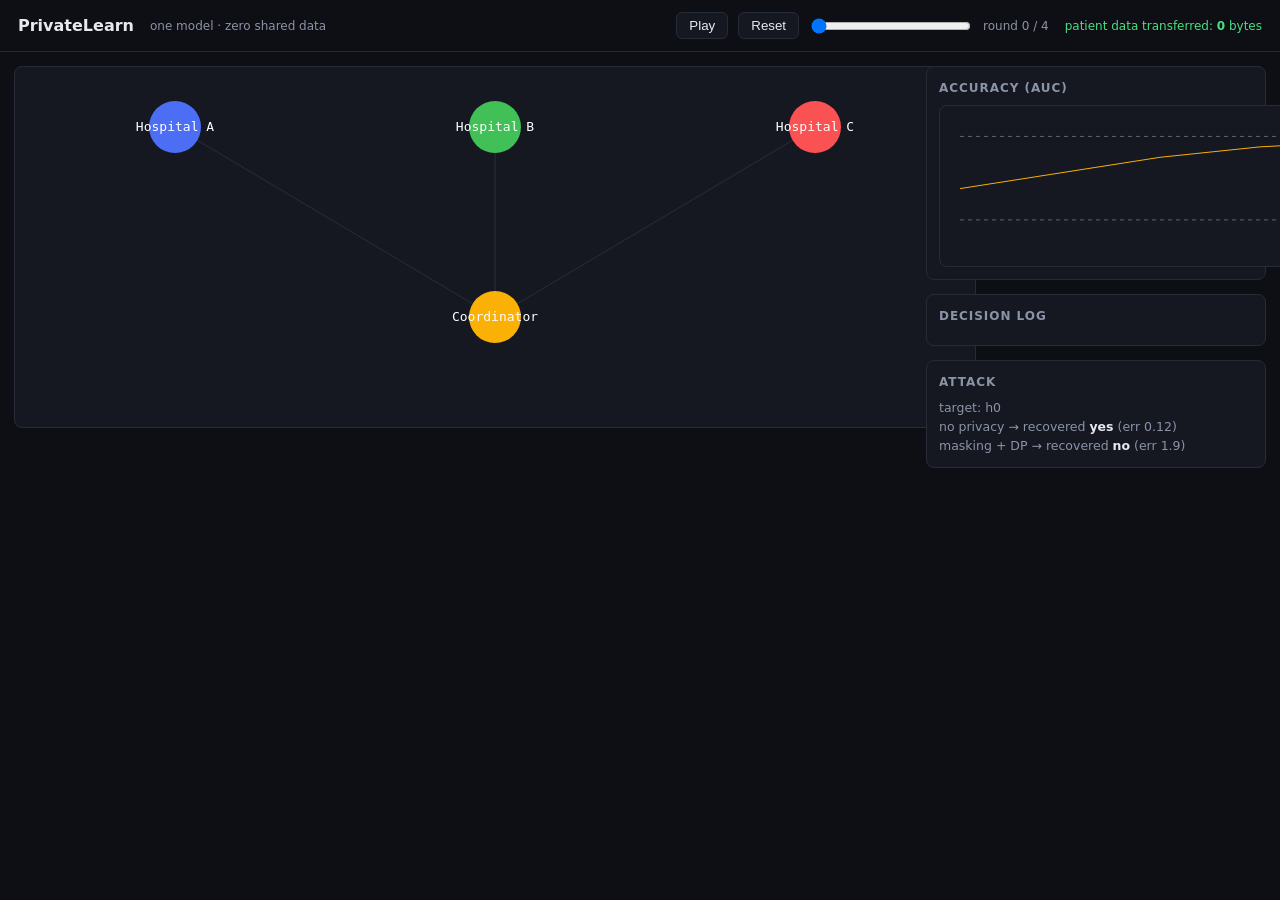
==== privatelearn/web/index.html @ 1d84f6b7 "feat: T10 trace-replay player skeleton Vanilla-JS canvas player that loads trace.json and animates h" ====
<!doctype html>
<html lang="en">
  <head>
    <meta charset="utf-8" />
    <meta name="viewport" content="width=device-width, initial-scale=1" />
    <title>PrivateLearn — demo player</title>
    <link rel="stylesheet" href="player.css" />
  </head>
  <body>
    <header>
      <h1>PrivateLearn</h1>
      <span class="sub">one model · zero shared data</span>
      <div class="controls">
        <button id="play">Play</button>
        <button id="reset">Reset</button>
        <input id="scrub" type="range" min="0" max="0" step="1" value="0" />
        <span id="roundLabel">round 0 / 0</span>
      </div>
      <div class="privacy">
        <span class="counter">patient data transferred: <b id="bytes">0</b> bytes</span>
      </div>
    </header>

    <main>
      <canvas id="graph" width="960" height="360"></canvas>

      <section id="side">
        <div class="panel">
          <h2>accuracy (AUC)</h2>
          <canvas id="chart" width="440" height="160"></canvas>
        </div>
        <div class="panel">
          <h2>decision log</h2>
          <ul id="log"></ul>
        </div>
        <div class="panel">
          <h2>attack</h2>
          <div id="attack"></div>
        </div>
      </section>
    </main>

    <script src="player.js"></script>
  </body>
</html>
---- privatelearn/web/player.css ----
:root {
  --bg: #0d0f14;
  --panel: #151821;
  --line: #262b38;
  --text: #e7e9f0;
  --muted: #8b93a7;
  --accent: #fab005;
}

* { box-sizing: border-box; }

body {
  margin: 0;
  background: var(--bg);
  color: var(--text);
  font: 14px/1.5 ui-sans-serif, system-ui, -apple-system, "Segoe UI", Roboto, sans-serif;
}

header {
  display: flex;
  align-items: center;
  gap: 16px;
  padding: 12px 18px;
  border-bottom: 1px solid var(--line);
}

h1 { font-size: 16px; margin: 0; }
.sub { color: var(--muted); font-size: 12px; }

.controls { display: flex; align-items: center; gap: 10px; margin-left: auto; }
button {
  background: var(--panel);
  color: var(--text);
  border: 1px solid var(--line);
  border-radius: 6px;
  padding: 5px 12px;
  cursor: pointer;
}
button:hover { border-color: var(--accent); }
input[type="range"] { width: 160px; }
#roundLabel { font-variant-numeric: tabular-nums; color: var(--muted); font-size: 12px; }

.privacy .counter { color: #4ade80; font-size: 12px; }

main { display: grid; grid-template-columns: minmax(0, 1fr) 340px; gap: 14px; padding: 14px; }

canvas { background: var(--panel); border: 1px solid var(--line); border-radius: 8px; display: block; }

#side { display: flex; flex-direction: column; gap: 14px; }
.panel { background: var(--panel); border: 1px solid var(--line); border-radius: 8px; padding: 12px; }
.panel h2 { margin: 0 0 8px; font-size: 12px; text-transform: uppercase; letter-spacing: 0.08em; color: var(--muted); }

#log { list-style: none; margin: 0; padding: 0; font-size: 12.5px; }
#log li { padding: 5px 0; border-bottom: 1px solid var(--line); }
#log li.warn { color: #fa5252; }

#attack { font-size: 12.5px; color: var(--muted); }
#attack b { color: var(--text); }
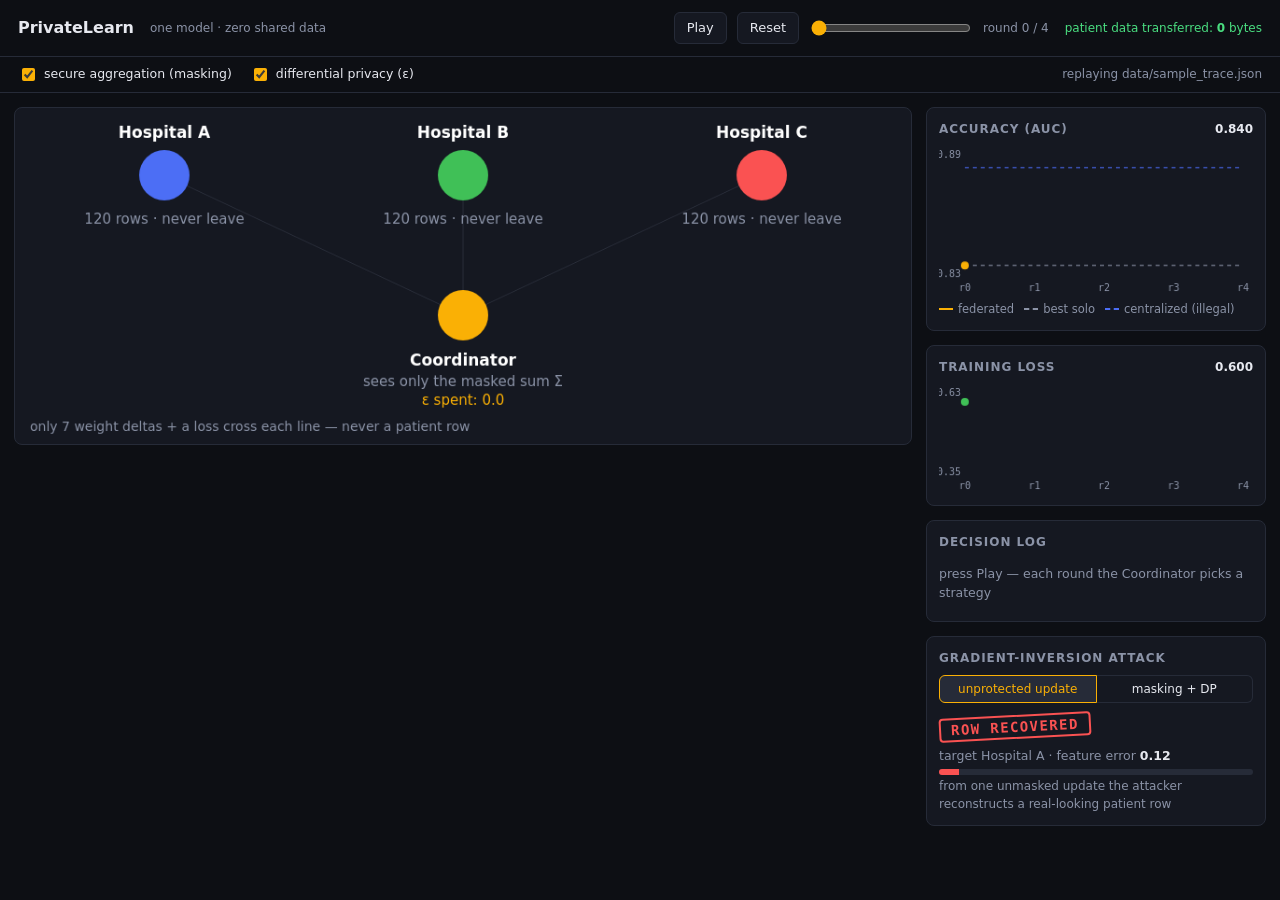
==== commit 9cf67b2c: "feat: T11 charts, decision log and privacy toggles AUC and loss charts redraw progressively on scrub" ====
--- a/privatelearn/web/index.html
+++ b/privatelearn/web/index.html
@@ -13,7 +13,7 @@
       <div class="controls">
         <button id="play">Play</button>
         <button id="reset">Reset</button>
-        <input id="scrub" type="range" min="0" max="0" step="1" value="0" />
+        <input id="scrub" type="range" min="0" max="0" step="1" value="0" aria-label="round" />
         <span id="roundLabel">round 0 / 0</span>
       </div>
       <div class="privacy">
@@ -21,20 +21,39 @@
       </div>
     </header>
 
+    <div class="toggles" role="group" aria-label="overlays">
+      <label><input type="checkbox" id="showMask" checked /> secure aggregation (masking)</label>
+      <label><input type="checkbox" id="showDp" checked /> differential privacy (ε)</label>
+      <span id="source" class="muted"></span>
+    </div>
+
     <main>
       <canvas id="graph" width="960" height="360"></canvas>
 
       <section id="side">
         <div class="panel">
-          <h2>accuracy (AUC)</h2>
-          <canvas id="chart" width="440" height="160"></canvas>
+          <h2>accuracy (AUC) <span id="aucNow" class="now"></span></h2>
+          <canvas id="chart" width="316" height="150"></canvas>
+          <div class="legend">
+            <span><i class="sw fed"></i>federated</span>
+            <span><i class="sw solo"></i>best solo</span>
+            <span><i class="sw cen"></i>centralized (illegal)</span>
+          </div>
+        </div>
+        <div class="panel">
+          <h2>training loss <span id="lossNow" class="now"></span></h2>
+          <canvas id="lossChart" width="316" height="110"></canvas>
         </div>
         <div class="panel">
           <h2>decision log</h2>
           <ul id="log"></ul>
         </div>
         <div class="panel">
-          <h2>attack</h2>
+          <h2>gradient-inversion attack</h2>
+          <div class="seg" role="group" aria-label="attack scenario">
+            <button id="atkOff" class="on">unprotected update</button>
+            <button id="atkOn">masking + DP</button>
+          </div>
           <div id="attack"></div>
         </div>
       </section>
--- a/privatelearn/web/player.css
+++ b/privatelearn/web/player.css
@@ -5,6 +5,8 @@
   --text: #e7e9f0;
   --muted: #8b93a7;
   --accent: #fab005;
+  --good: #4ade80;
+  --bad: #fa5252;
 }
 
 * { box-sizing: border-box; }
@@ -18,6 +20,7 @@
 
 header {
   display: flex;
+  flex-wrap: wrap;
   align-items: center;
   gap: 16px;
   padding: 12px 18px;
@@ -25,7 +28,7 @@
 }
 
 h1 { font-size: 16px; margin: 0; }
-.sub { color: var(--muted); font-size: 12px; }
+.sub, .muted { color: var(--muted); font-size: 12px; }
 
 .controls { display: flex; align-items: center; gap: 10px; margin-left: auto; }
 button {
@@ -35,24 +38,96 @@
   border-radius: 6px;
   padding: 5px 12px;
   cursor: pointer;
+  font: inherit;
+  font-size: 13px;
 }
 button:hover { border-color: var(--accent); }
-input[type="range"] { width: 160px; }
+input[type="range"] { width: 160px; accent-color: var(--accent); }
 #roundLabel { font-variant-numeric: tabular-nums; color: var(--muted); font-size: 12px; }
 
-.privacy .counter { color: #4ade80; font-size: 12px; }
+.privacy .counter { color: var(--good); font-size: 12px; }
 
-main { display: grid; grid-template-columns: minmax(0, 1fr) 340px; gap: 14px; padding: 14px; }
+.toggles {
+  display: flex;
+  flex-wrap: wrap;
+  align-items: center;
+  gap: 18px;
+  padding: 8px 18px;
+  border-bottom: 1px solid var(--line);
+  font-size: 12.5px;
+}
+.toggles label { display: inline-flex; align-items: center; gap: 6px; cursor: pointer; }
+.toggles input { accent-color: var(--accent); }
+#source { margin-left: auto; }
+
+main { display: grid; grid-template-columns: minmax(0, 1fr) 340px; gap: 14px; padding: 14px; align-items: start; }
 
 canvas { background: var(--panel); border: 1px solid var(--line); border-radius: 8px; display: block; }
+#graph { width: 100%; height: auto; }
+.panel canvas { width: 100%; height: auto; border: 0; background: transparent; }
 
-#side { display: flex; flex-direction: column; gap: 14px; }
+#side { display: flex; flex-direction: column; gap: 14px; min-width: 0; }
 .panel { background: var(--panel); border: 1px solid var(--line); border-radius: 8px; padding: 12px; }
-.panel h2 { margin: 0 0 8px; font-size: 12px; text-transform: uppercase; letter-spacing: 0.08em; color: var(--muted); }
+.panel h2 {
+  display: flex;
+  justify-content: space-between;
+  margin: 0 0 8px;
+  font-size: 12px;
+  text-transform: uppercase;
+  letter-spacing: 0.08em;
+  color: var(--muted);
+}
+.now { color: var(--text); font-variant-numeric: tabular-nums; letter-spacing: 0; text-transform: none; }
+
+.legend { display: flex; flex-wrap: wrap; gap: 10px; margin-top: 6px; font-size: 11.5px; color: var(--muted); }
+.sw { display: inline-block; width: 14px; height: 0; margin-right: 5px; vertical-align: middle; border-top: 2px solid; }
+.sw.fed { border-color: var(--accent); }
+.sw.solo { border-color: #8b93a7; border-top-style: dashed; }
+.sw.cen { border-color: #4c6ef5; border-top-style: dashed; }
 
 #log { list-style: none; margin: 0; padding: 0; font-size: 12.5px; }
-#log li { padding: 5px 0; border-bottom: 1px solid var(--line); }
-#log li.warn { color: #fa5252; }
+#log li { padding: 6px 0; border-bottom: 1px solid var(--line); }
+#log li:last-child { border-bottom: 0; }
+#log li.current { color: var(--text); }
+#log li:not(.current) { color: var(--muted); }
+#log .badge {
+  display: inline-block;
+  padding: 0 6px;
+  margin-right: 6px;
+  border-radius: 4px;
+  background: #262b38;
+  color: var(--accent);
+  font: 11px ui-monospace, SFMono-Regular, Menlo, monospace;
+}
+#log .meta { display: block; font-size: 11.5px; color: var(--muted); font-variant-numeric: tabular-nums; }
+#log .warn { color: var(--bad); }
+#log .empty { color: var(--muted); }
+
+.seg { display: flex; gap: 0; margin-bottom: 10px; }
+.seg button { flex: 1; border-radius: 0; font-size: 12px; padding: 4px 8px; }
+.seg button:first-child { border-radius: 6px 0 0 6px; }
+.seg button:last-child { border-radius: 0 6px 6px 0; border-left: 0; }
+.seg button.on { background: #262b38; border-color: var(--accent); color: var(--accent); }
 
 #attack { font-size: 12.5px; color: var(--muted); }
 #attack b { color: var(--text); }
+#attack .stamp {
+  display: inline-block;
+  margin: 2px 0 8px;
+  padding: 2px 10px;
+  border: 2px solid;
+  border-radius: 4px;
+  font: 700 14px ui-monospace, SFMono-Regular, Menlo, monospace;
+  letter-spacing: 0.1em;
+  transform: rotate(-3deg);
+}
+#attack .stamp.recovered { color: var(--bad); }
+#attack .stamp.fail { color: var(--good); }
+#attack .bar { height: 6px; margin: 4px 0 2px; background: #262b38; border-radius: 3px; overflow: hidden; }
+#attack .bar i { display: block; height: 100%; }
+
+@media (max-width: 900px) {
+  main { grid-template-columns: minmax(0, 1fr); }
+  .controls { margin-left: 0; }
+  #source { margin-left: 0; }
+}
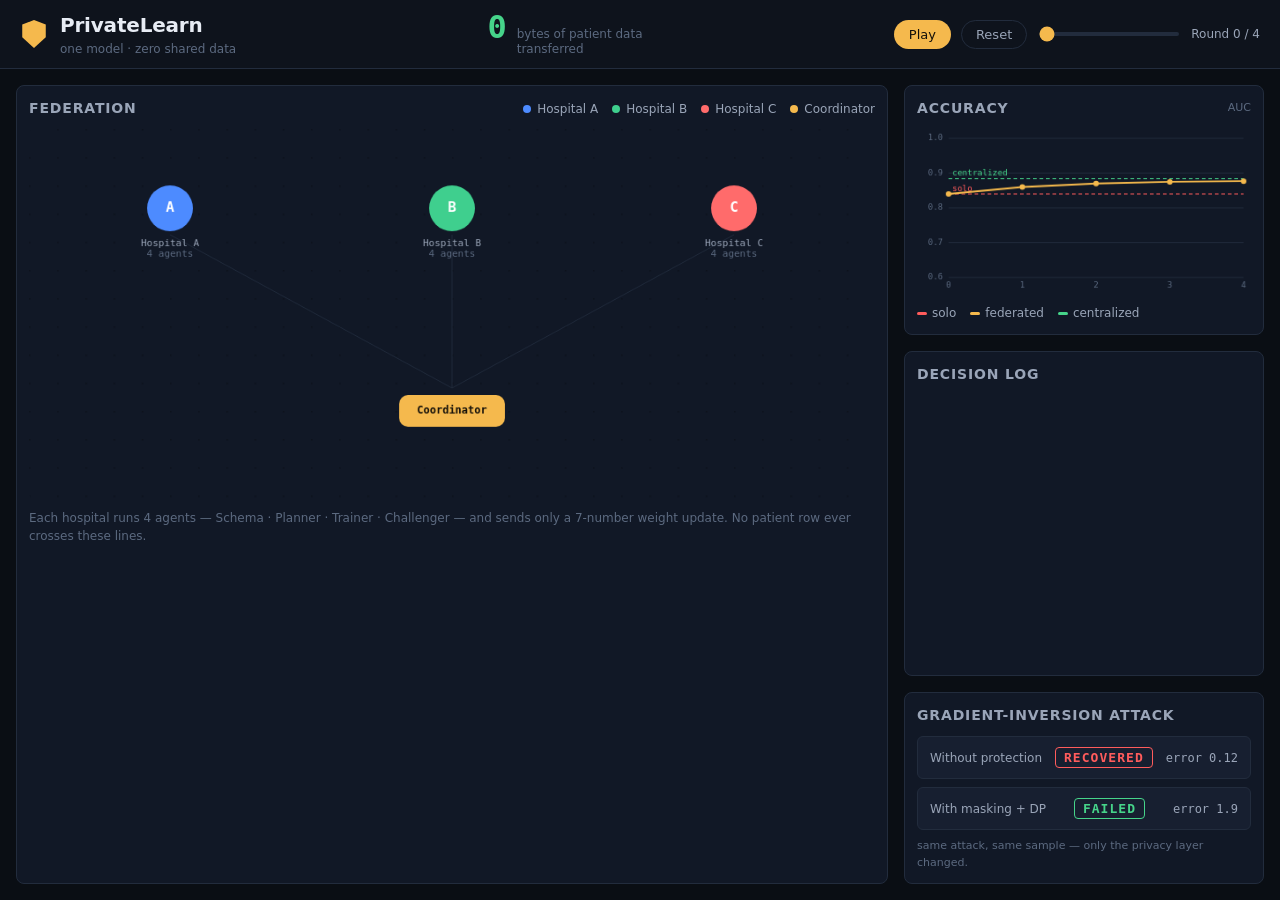
==== commit a7644fa3: "feat: redesign demo player per DESIGN.md Replaces the skeleton UI with a deliberate clinical-lab des" ====
--- a/privatelearn/web/index.html
+++ b/privatelearn/web/index.html
@@ -3,60 +3,66 @@
   <head>
     <meta charset="utf-8" />
     <meta name="viewport" content="width=device-width, initial-scale=1" />
-    <title>PrivateLearn — demo player</title>
+    <title>PrivateLearn — demo</title>
     <link rel="stylesheet" href="player.css" />
   </head>
   <body>
-    <header>
-      <h1>PrivateLearn</h1>
-      <span class="sub">one model · zero shared data</span>
+    <header class="topbar">
+      <div class="brand">
+        <span class="brand-mark" aria-hidden="true"></span>
+        <div class="brand-text">
+          <h1>PrivateLearn</h1>
+          <p class="tagline">one model · zero shared data</p>
+        </div>
+      </div>
+
+      <div class="hero-stat">
+        <span class="hero-value" id="bytes">0</span>
+        <span class="hero-label">bytes of patient data<br />transferred</span>
+      </div>
+
       <div class="controls">
-        <button id="play">Play</button>
-        <button id="reset">Reset</button>
-        <input id="scrub" type="range" min="0" max="0" step="1" value="0" aria-label="round" />
-        <span id="roundLabel">round 0 / 0</span>
-      </div>
-      <div class="privacy">
-        <span class="counter">patient data transferred: <b id="bytes">0</b> bytes</span>
+        <button id="play" class="btn primary">Play</button>
+        <button id="reset" class="btn ghost">Reset</button>
+        <input id="scrub" type="range" min="0" max="0" step="1" value="0" aria-label="Round" />
+        <span id="roundLabel" class="round">Round 0 / 0</span>
       </div>
     </header>
 
-    <div class="toggles" role="group" aria-label="overlays">
-      <label><input type="checkbox" id="showMask" checked /> secure aggregation (masking)</label>
-      <label><input type="checkbox" id="showDp" checked /> differential privacy (ε)</label>
-      <span id="source" class="muted"></span>
-    </div>
+    <main class="layout">
+      <section class="stage panel">
+        <div class="panel-head">
+          <h2>Federation</h2>
+          <div class="legend" id="legend"></div>
+        </div>
+        <canvas id="graph" width="960" height="420"></canvas>
+        <p class="stage-caption">
+          Each hospital runs 4 agents — Schema · Planner · Trainer · Challenger — and sends only a
+          7-number weight update. No patient row ever crosses these lines.
+        </p>
+      </section>
 
-    <main>
-      <canvas id="graph" width="960" height="360"></canvas>
+      <aside class="rail">
+        <section class="panel">
+          <div class="panel-head">
+            <h2>Accuracy</h2>
+            <span class="metric-hint">AUC</span>
+          </div>
+          <canvas id="chart" width="360" height="180"></canvas>
+          <div class="chart-legend" id="chartLegend"></div>
+        </section>
 
-      <section id="side">
-        <div class="panel">
-          <h2>accuracy (AUC) <span id="aucNow" class="now"></span></h2>
-          <canvas id="chart" width="316" height="150"></canvas>
-          <div class="legend">
-            <span><i class="sw fed"></i>federated</span>
-            <span><i class="sw solo"></i>best solo</span>
-            <span><i class="sw cen"></i>centralized (illegal)</span>
-          </div>
-        </div>
-        <div class="panel">
-          <h2>training loss <span id="lossNow" class="now"></span></h2>
-          <canvas id="lossChart" width="316" height="110"></canvas>
-        </div>
-        <div class="panel">
-          <h2>decision log</h2>
-          <ul id="log"></ul>
-        </div>
-        <div class="panel">
-          <h2>gradient-inversion attack</h2>
-          <div class="seg" role="group" aria-label="attack scenario">
-            <button id="atkOff" class="on">unprotected update</button>
-            <button id="atkOn">masking + DP</button>
-          </div>
-          <div id="attack"></div>
-        </div>
-      </section>
+        <section class="panel grow">
+          <div class="panel-head"><h2>Decision log</h2></div>
+          <ul id="log" class="log"></ul>
+        </section>
+
+        <section class="panel">
+          <div class="panel-head"><h2>Gradient-inversion attack</h2></div>
+          <div id="attack" class="attack"></div>
+          <p class="attack-caption">same attack, same sample — only the privacy layer changed.</p>
+        </section>
+      </aside>
     </main>
 
     <script src="player.js"></script>
--- a/privatelearn/web/player.css
+++ b/privatelearn/web/player.css
@@ -1,133 +1,187 @@
 :root {
-  --bg: #0d0f14;
-  --panel: #151821;
-  --line: #262b38;
-  --text: #e7e9f0;
-  --muted: #8b93a7;
-  --accent: #fab005;
-  --good: #4ade80;
-  --bad: #fa5252;
+  /* color tokens — see docs/DESIGN.md. No raw hex outside this block. */
+  --bg: #0a0e14;
+  --bg-raise: #0e131c;
+  --panel: #111826;
+  --panel-2: #171f30;
+  --border: #222c3d;
+  --border-strong: #2e3a50;
+
+  --text: #e7ecf4;
+  --text-dim: #9aa5b8;
+  --text-faint: #5c6a80;
+
+  --hosp-a: #4d8bff;
+  --hosp-b: #3fcf8e;
+  --hosp-c: #ff6b6b;
+  --coord: #f5b94d;
+
+  --ok: #46d48a;
+  --danger: #ff5c5c;
+
+  --mono: ui-monospace, "SF Mono", "Cascadia Code", "JetBrains Mono", Consolas, monospace;
+  --sans: "Inter", system-ui, -apple-system, "Segoe UI", Roboto, sans-serif;
 }
 
 * { box-sizing: border-box; }
 
-body {
+html, body {
   margin: 0;
+  height: 100%;
   background: var(--bg);
   color: var(--text);
-  font: 14px/1.5 ui-sans-serif, system-ui, -apple-system, "Segoe UI", Roboto, sans-serif;
+  font: 13px/1.5 var(--sans);
 }
 
-header {
+body { display: flex; flex-direction: column; }
+
+/* ---------- topbar ---------- */
+.topbar {
   display: flex;
-  flex-wrap: wrap;
   align-items: center;
-  gap: 16px;
-  padding: 12px 18px;
-  border-bottom: 1px solid var(--line);
+  gap: 32px;
+  padding: 10px 20px;
+  border-bottom: 1px solid var(--border);
+  background: var(--bg-raise);
 }
 
-h1 { font-size: 16px; margin: 0; }
-.sub, .muted { color: var(--muted); font-size: 12px; }
+.brand { display: flex; align-items: center; gap: 12px; }
+.brand-mark {
+  width: 28px; height: 28px;
+  background: var(--coord);
+  clip-path: polygon(50% 0, 92% 16%, 92% 62%, 50% 100%, 8% 62%, 8% 16%);
+}
+.brand-text h1 { margin: 0; font-size: 20px; letter-spacing: -0.01em; }
+.tagline { margin: 0; font-size: 12px; color: var(--text-faint); }
 
-.controls { display: flex; align-items: center; gap: 10px; margin-left: auto; }
-button {
+.hero-stat { display: flex; align-items: baseline; gap: 10px; margin: 0 auto; }
+.hero-value {
+  font: 600 32px/1 var(--mono);
+  color: var(--ok);
+  font-variant-numeric: tabular-nums;
+}
+.hero-label { font-size: 12px; color: var(--text-faint); line-height: 1.25; }
+
+.controls { display: flex; align-items: center; gap: 10px; }
+.btn {
+  font: 13px var(--sans);
+  padding: 6px 14px;
+  border-radius: 999px;
+  cursor: pointer;
+  border: 1px solid transparent;
+}
+.btn.primary { background: var(--coord); color: #14100a; }
+.btn.ghost { background: transparent; color: var(--text-dim); border-color: var(--border); }
+.btn:hover { border-color: var(--border-strong); }
+.btn.primary:hover { background: #ffcd6e; }
+
+input[type="range"] {
+  width: 140px;
+  -webkit-appearance: none;
+  appearance: none;
+  height: 4px;
+  border-radius: 2px;
+  background: var(--border);
+  accent-color: var(--coord);
+}
+.round { color: var(--text-dim); font-variant-numeric: tabular-nums; font-size: 12px; }
+
+/* ---------- layout ---------- */
+.layout {
+  display: grid;
+  grid-template-columns: minmax(0, 1fr) 360px;
+  gap: 16px;
+  padding: 16px;
+  flex: 1;
+  min-height: 0;
+}
+
+.panel {
   background: var(--panel);
-  color: var(--text);
-  border: 1px solid var(--line);
+  border: 1px solid var(--border);
+  border-radius: 8px;
+  padding: 12px;
+  display: flex;
+  flex-direction: column;
+}
+
+.panel-head {
+  display: flex;
+  align-items: center;
+  justify-content: space-between;
+  margin-bottom: 10px;
+}
+.panel-head h2 {
+  margin: 0;
+  font-size: 14px;
+  font-weight: 600;
+  text-transform: uppercase;
+  letter-spacing: 0.06em;
+  color: var(--text-dim);
+}
+
+/* ---------- stage ---------- */
+.stage canvas { width: 100%; height: auto; display: block; border-radius: 6px; }
+.stage-caption { margin: 10px 0 0; font-size: 12px; color: var(--text-faint); }
+
+.legend { display: flex; gap: 14px; align-items: center; }
+.legend-item { display: flex; align-items: center; gap: 6px; font-size: 12px; color: var(--text-dim); }
+.legend-dot { width: 8px; height: 8px; border-radius: 50%; }
+
+/* ---------- rail ---------- */
+.rail { display: flex; flex-direction: column; gap: 16px; min-height: 0; }
+.rail .grow { flex: 1; min-height: 0; }
+
+.metric-hint { font-size: 11px; color: var(--text-faint); font-variant-numeric: tabular-nums; }
+
+.chart-legend { display: flex; gap: 14px; margin-top: 8px; font-size: 12px; color: var(--text-dim); }
+.chart-legend span { display: inline-flex; align-items: center; gap: 5px; }
+.swatch { width: 10px; height: 3px; display: inline-block; border-radius: 2px; }
+
+/* decision log */
+.log { list-style: none; margin: 0; padding: 0; overflow-y: auto; flex: 1; min-height: 0; }
+.log li {
+  display: flex; align-items: center; gap: 8px;
+  padding: 7px 0;
+  border-bottom: 1px solid var(--border);
+  font-size: 13px; color: var(--text-dim);
+}
+.log li.warn { border-left: 2px solid var(--danger); padding-left: 8px; }
+.badge {
+  font: 11px var(--mono);
+  padding: 2px 8px;
+  border-radius: 999px;
+  color: #0a0e14;
+  white-space: nowrap;
+}
+.badge.fedavg { background: var(--coord); }
+.badge.fedprox { background: var(--hosp-a); color: #fff; }
+.badge.trimmed_mean { background: var(--hosp-c); color: #fff; }
+.log .round-num { color: var(--text-faint); font-variant-numeric: tabular-nums; }
+.log .excluded-tag { color: var(--danger); font-size: 11px; white-space: nowrap; }
+
+/* attack */
+.attack { display: flex; flex-direction: column; gap: 8px; }
+.attack-card {
+  background: var(--panel-2);
+  border: 1px solid var(--border);
   border-radius: 6px;
-  padding: 5px 12px;
-  cursor: pointer;
-  font: inherit;
-  font-size: 13px;
+  padding: 10px 12px;
+  display: flex; align-items: center; justify-content: space-between; gap: 8px;
 }
-button:hover { border-color: var(--accent); }
-input[type="range"] { width: 160px; accent-color: var(--accent); }
-#roundLabel { font-variant-numeric: tabular-nums; color: var(--muted); font-size: 12px; }
+.attack-card .label { font-size: 12px; color: var(--text-dim); }
+.stamp {
+  font: 700 13px var(--mono);
+  letter-spacing: 0.08em;
+  padding: 2px 8px;
+  border-radius: 4px;
+  white-space: nowrap;
+}
+.stamp.recovered { color: var(--danger); border: 1px solid var(--danger); }
+.stamp.failed { color: var(--ok); border: 1px solid var(--ok); }
+.attack-err { font: 12px var(--mono); color: var(--text-dim); font-variant-numeric: tabular-nums; }
+.attack-caption { margin: 8px 0 0; font-size: 11px; color: var(--text-faint); }
 
-.privacy .counter { color: var(--good); font-size: 12px; }
-
-.toggles {
-  display: flex;
-  flex-wrap: wrap;
-  align-items: center;
-  gap: 18px;
-  padding: 8px 18px;
-  border-bottom: 1px solid var(--line);
-  font-size: 12.5px;
+@media (prefers-reduced-motion: reduce) {
+  * { animation: none !important; transition: none !important; }
 }
-.toggles label { display: inline-flex; align-items: center; gap: 6px; cursor: pointer; }
-.toggles input { accent-color: var(--accent); }
-#source { margin-left: auto; }
-
-main { display: grid; grid-template-columns: minmax(0, 1fr) 340px; gap: 14px; padding: 14px; align-items: start; }
-
-canvas { background: var(--panel); border: 1px solid var(--line); border-radius: 8px; display: block; }
-#graph { width: 100%; height: auto; }
-.panel canvas { width: 100%; height: auto; border: 0; background: transparent; }
-
-#side { display: flex; flex-direction: column; gap: 14px; min-width: 0; }
-.panel { background: var(--panel); border: 1px solid var(--line); border-radius: 8px; padding: 12px; }
-.panel h2 {
-  display: flex;
-  justify-content: space-between;
-  margin: 0 0 8px;
-  font-size: 12px;
-  text-transform: uppercase;
-  letter-spacing: 0.08em;
-  color: var(--muted);
-}
-.now { color: var(--text); font-variant-numeric: tabular-nums; letter-spacing: 0; text-transform: none; }
-
-.legend { display: flex; flex-wrap: wrap; gap: 10px; margin-top: 6px; font-size: 11.5px; color: var(--muted); }
-.sw { display: inline-block; width: 14px; height: 0; margin-right: 5px; vertical-align: middle; border-top: 2px solid; }
-.sw.fed { border-color: var(--accent); }
-.sw.solo { border-color: #8b93a7; border-top-style: dashed; }
-.sw.cen { border-color: #4c6ef5; border-top-style: dashed; }
-
-#log { list-style: none; margin: 0; padding: 0; font-size: 12.5px; }
-#log li { padding: 6px 0; border-bottom: 1px solid var(--line); }
-#log li:last-child { border-bottom: 0; }
-#log li.current { color: var(--text); }
-#log li:not(.current) { color: var(--muted); }
-#log .badge {
-  display: inline-block;
-  padding: 0 6px;
-  margin-right: 6px;
-  border-radius: 4px;
-  background: #262b38;
-  color: var(--accent);
-  font: 11px ui-monospace, SFMono-Regular, Menlo, monospace;
-}
-#log .meta { display: block; font-size: 11.5px; color: var(--muted); font-variant-numeric: tabular-nums; }
-#log .warn { color: var(--bad); }
-#log .empty { color: var(--muted); }
-
-.seg { display: flex; gap: 0; margin-bottom: 10px; }
-.seg button { flex: 1; border-radius: 0; font-size: 12px; padding: 4px 8px; }
-.seg button:first-child { border-radius: 6px 0 0 6px; }
-.seg button:last-child { border-radius: 0 6px 6px 0; border-left: 0; }
-.seg button.on { background: #262b38; border-color: var(--accent); color: var(--accent); }
-
-#attack { font-size: 12.5px; color: var(--muted); }
-#attack b { color: var(--text); }
-#attack .stamp {
-  display: inline-block;
-  margin: 2px 0 8px;
-  padding: 2px 10px;
-  border: 2px solid;
-  border-radius: 4px;
-  font: 700 14px ui-monospace, SFMono-Regular, Menlo, monospace;
-  letter-spacing: 0.1em;
-  transform: rotate(-3deg);
-}
-#attack .stamp.recovered { color: var(--bad); }
-#attack .stamp.fail { color: var(--good); }
-#attack .bar { height: 6px; margin: 4px 0 2px; background: #262b38; border-radius: 3px; overflow: hidden; }
-#attack .bar i { display: block; height: 100%; }
-
-@media (max-width: 900px) {
-  main { grid-template-columns: minmax(0, 1fr); }
-  .controls { margin-left: 0; }
-  #source { margin-left: 0; }
-}
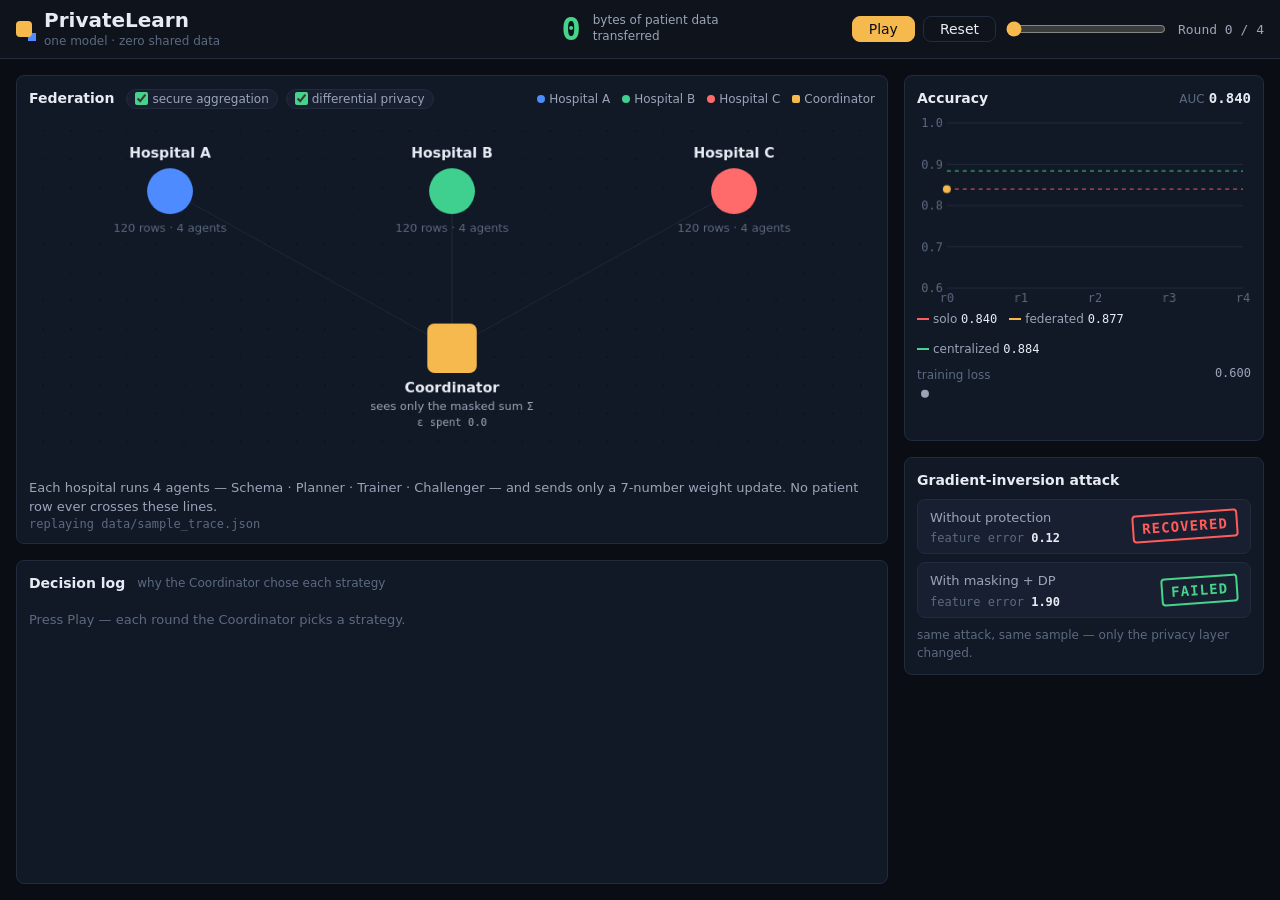
==== commit 9d608e3c: "Merge main into gradnos/redesign-player; implement DESIGN.md on top of T11 The redesign was written " ====
--- a/privatelearn/web/index.html
+++ b/privatelearn/web/index.html
@@ -30,31 +30,44 @@
     </header>
 
     <main class="layout">
-      <section class="stage panel">
-        <div class="panel-head">
-          <h2>Federation</h2>
-          <div class="legend" id="legend"></div>
-        </div>
-        <canvas id="graph" width="960" height="420"></canvas>
-        <p class="stage-caption">
-          Each hospital runs 4 agents — Schema · Planner · Trainer · Challenger — and sends only a
-          7-number weight update. No patient row ever crosses these lines.
-        </p>
-      </section>
+      <div class="left">
+        <section class="stage panel">
+          <div class="panel-head">
+            <h2>Federation</h2>
+            <div class="toggles" role="group" aria-label="privacy overlays">
+              <label class="chip"><input type="checkbox" id="showMask" checked /> secure aggregation</label>
+              <label class="chip"><input type="checkbox" id="showDp" checked /> differential privacy</label>
+            </div>
+            <div class="legend" id="legend"></div>
+          </div>
+          <canvas id="graph" width="960" height="400"></canvas>
+          <p class="stage-caption">
+            Each hospital runs 4 agents — Schema · Planner · Trainer · Challenger — and sends only a
+            7-number weight update. No patient row ever crosses these lines.
+            <span id="source" class="source"></span>
+          </p>
+        </section>
+
+        <section class="panel grow">
+          <div class="panel-head"><h2>Decision log</h2><span class="metric-hint">why the Coordinator chose each strategy</span></div>
+          <ul id="log" class="log"></ul>
+        </section>
+      </div>
 
       <aside class="rail">
         <section class="panel">
           <div class="panel-head">
             <h2>Accuracy</h2>
-            <span class="metric-hint">AUC</span>
+            <span class="metric"><span class="metric-hint">AUC</span> <b id="aucNow">—</b></span>
           </div>
-          <canvas id="chart" width="360" height="180"></canvas>
-          <div class="chart-legend" id="chartLegend"></div>
-        </section>
-
-        <section class="panel grow">
-          <div class="panel-head"><h2>Decision log</h2></div>
-          <ul id="log" class="log"></ul>
+          <canvas id="chart" width="336" height="190"></canvas>
+          <div class="chart-legend">
+            <span><i class="sw solo"></i>solo <b id="aucSolo"></b></span>
+            <span><i class="sw fed"></i>federated <b id="aucFed"></b></span>
+            <span><i class="sw cen"></i>centralized <b id="aucCen"></b></span>
+          </div>
+          <div class="loss-head"><span>training loss</span><b id="lossNow">—</b></div>
+          <canvas id="lossChart" width="336" height="44"></canvas>
         </section>
 
         <section class="panel">
--- a/privatelearn/web/player.css
+++ b/privatelearn/web/player.css
@@ -1,5 +1,5 @@
+/* PrivateLearn demo player — implements docs/DESIGN.md. Tokens only; no raw hex in components. */
 :root {
-  /* color tokens — see docs/DESIGN.md. No raw hex outside this block. */
   --bg: #0a0e14;
   --bg-raise: #0e131c;
   --panel: #111826;
@@ -19,81 +19,75 @@
   --ok: #46d48a;
   --danger: #ff5c5c;
 
-  --mono: ui-monospace, "SF Mono", "Cascadia Code", "JetBrains Mono", Consolas, monospace;
-  --sans: "Inter", system-ui, -apple-system, "Segoe UI", Roboto, sans-serif;
+  --font-data: ui-monospace, "SF Mono", "Cascadia Code", "JetBrains Mono", Consolas, monospace;
+  --font-ui: "Inter", system-ui, -apple-system, "Segoe UI", Roboto, sans-serif;
 }
 
 * { box-sizing: border-box; }
 
-html, body {
+html, body { height: 100%; }
+
+body {
   margin: 0;
-  height: 100%;
   background: var(--bg);
   color: var(--text);
-  font: 13px/1.5 var(--sans);
-}
-
-body { display: flex; flex-direction: column; }
+  font: 13px/1.5 var(--font-ui);
+  font-variant-numeric: tabular-nums;
+  display: flex;
+  flex-direction: column;
+}
+
+h1, h2, p { margin: 0; }
 
 /* ---------- topbar ---------- */
 .topbar {
-  display: flex;
+  display: grid;
+  grid-template-columns: 1fr auto 1fr;
   align-items: center;
-  gap: 32px;
-  padding: 10px 20px;
+  gap: 16px;
+  min-height: 56px;
+  padding: 8px 16px;
   border-bottom: 1px solid var(--border);
   background: var(--bg-raise);
 }
-
 .brand { display: flex; align-items: center; gap: 12px; }
 .brand-mark {
-  width: 28px; height: 28px;
+  width: 16px; height: 16px; border-radius: 4px;
   background: var(--coord);
-  clip-path: polygon(50% 0, 92% 16%, 92% 62%, 50% 100%, 8% 62%, 8% 16%);
-}
-.brand-text h1 { margin: 0; font-size: 20px; letter-spacing: -0.01em; }
-.tagline { margin: 0; font-size: 12px; color: var(--text-faint); }
-
-.hero-stat { display: flex; align-items: baseline; gap: 10px; margin: 0 auto; }
-.hero-value {
-  font: 600 32px/1 var(--mono);
-  color: var(--ok);
-  font-variant-numeric: tabular-nums;
-}
-.hero-label { font-size: 12px; color: var(--text-faint); line-height: 1.25; }
-
-.controls { display: flex; align-items: center; gap: 10px; }
+  box-shadow: 8px 8px 0 -4px var(--hosp-a);
+}
+.brand-text h1 { font-size: 20px; font-weight: 600; line-height: 1.2; }
+.tagline { font-size: 12px; color: var(--text-faint); }
+
+.hero-stat { display: flex; align-items: center; gap: 12px; }
+.hero-value { font: 600 32px/1 var(--font-data); color: var(--ok); }
+.hero-label { font-size: 12px; line-height: 1.3; color: var(--text-dim); }
+
+.controls { display: flex; align-items: center; justify-content: flex-end; gap: 8px; }
 .btn {
-  font: 13px var(--sans);
-  padding: 6px 14px;
-  border-radius: 999px;
+  font: 500 14px var(--font-ui);
+  border-radius: 8px;
+  padding: 4px 16px;
   cursor: pointer;
-  border: 1px solid transparent;
-}
-.btn.primary { background: var(--coord); color: #14100a; }
-.btn.ghost { background: transparent; color: var(--text-dim); border-color: var(--border); }
+  border: 1px solid var(--border);
+}
+.btn.primary { background: var(--coord); border-color: var(--coord); color: var(--bg); }
+.btn.ghost { background: transparent; color: var(--text); }
 .btn:hover { border-color: var(--border-strong); }
-.btn.primary:hover { background: #ffcd6e; }
-
-input[type="range"] {
-  width: 140px;
-  -webkit-appearance: none;
-  appearance: none;
-  height: 4px;
-  border-radius: 2px;
-  background: var(--border);
-  accent-color: var(--coord);
-}
-.round { color: var(--text-dim); font-variant-numeric: tabular-nums; font-size: 12px; }
+.btn.primary:hover { filter: brightness(1.08); }
+.btn:focus-visible, input:focus-visible { outline: 1px solid var(--border-strong); outline-offset: 2px; }
+
+input[type="range"] { width: 160px; accent-color: var(--coord); }
+.round { font: 13px var(--font-data); color: var(--text-dim); min-width: 88px; text-align: right; }
 
 /* ---------- layout ---------- */
 .layout {
+  flex: 1;
+  min-height: 0;
   display: grid;
   grid-template-columns: minmax(0, 1fr) 360px;
   gap: 16px;
   padding: 16px;
-  flex: 1;
-  min-height: 0;
 }
 
 .panel {
@@ -101,87 +95,141 @@
   border: 1px solid var(--border);
   border-radius: 8px;
   padding: 12px;
-  display: flex;
-  flex-direction: column;
-}
-
+  min-width: 0;
+}
 .panel-head {
   display: flex;
   align-items: center;
-  justify-content: space-between;
-  margin-bottom: 10px;
-}
-.panel-head h2 {
-  margin: 0;
-  font-size: 14px;
-  font-weight: 600;
-  text-transform: uppercase;
-  letter-spacing: 0.06em;
+  flex-wrap: wrap;
+  gap: 8px 12px;
+  margin-bottom: 8px;
+}
+.panel-head h2 { font-size: 14px; font-weight: 600; }
+
+/* ---------- stage + decision log (left column) ---------- */
+.left { display: flex; flex-direction: column; gap: 16px; min-height: 0; min-width: 0; }
+.left .grow { flex: 1; min-height: 96px; display: flex; flex-direction: column; }
+.stage { display: flex; flex-direction: column; flex: none; }
+#graph { width: 100%; height: auto; max-height: 46vh; object-fit: contain; display: block; border-radius: 8px; background: var(--panel); }
+.stage-caption { margin-top: 8px; font-size: 13px; color: var(--text-dim); }
+.source { display: block; font: 12px var(--font-data); color: var(--text-faint); }
+
+.legend { display: flex; flex-wrap: wrap; gap: 12px; margin-left: auto; font-size: 12px; color: var(--text-dim); }
+.legend span { display: inline-flex; align-items: center; gap: 4px; }
+.legend i { width: 8px; height: 8px; border-radius: 999px; display: inline-block; }
+.legend i.sq { border-radius: 2px; }
+
+.toggles { display: flex; gap: 8px; }
+.chip {
+  display: inline-flex; align-items: center; gap: 4px;
+  padding: 0 8px;
+  border: 1px solid var(--border);
+  border-radius: 999px;
+  background: var(--panel-2);
+  font-size: 12px;
   color: var(--text-dim);
-}
-
-/* ---------- stage ---------- */
-.stage canvas { width: 100%; height: auto; display: block; border-radius: 6px; }
-.stage-caption { margin: 10px 0 0; font-size: 12px; color: var(--text-faint); }
-
-.legend { display: flex; gap: 14px; align-items: center; }
-.legend-item { display: flex; align-items: center; gap: 6px; font-size: 12px; color: var(--text-dim); }
-.legend-dot { width: 8px; height: 8px; border-radius: 50%; }
+  cursor: pointer;
+  user-select: none;
+}
+.chip input { accent-color: var(--ok); margin: 0; }
 
 /* ---------- rail ---------- */
 .rail { display: flex; flex-direction: column; gap: 16px; min-height: 0; }
-.rail .grow { flex: 1; min-height: 0; }
-
-.metric-hint { font-size: 11px; color: var(--text-faint); font-variant-numeric: tabular-nums; }
-
-.chart-legend { display: flex; gap: 14px; margin-top: 8px; font-size: 12px; color: var(--text-dim); }
-.chart-legend span { display: inline-flex; align-items: center; gap: 5px; }
-.swatch { width: 10px; height: 3px; display: inline-block; border-radius: 2px; }
-
-/* decision log */
-.log { list-style: none; margin: 0; padding: 0; overflow-y: auto; flex: 1; min-height: 0; }
+
+.metric { margin-left: auto; font-size: 13px; color: var(--text-dim); }
+.metric b { font: 600 14px var(--font-data); color: var(--text); }
+.metric-hint { font-size: 12px; color: var(--text-faint); }
+
+#chart, #lossChart { width: 100%; height: auto; display: block; }
+
+.chart-legend { display: flex; flex-wrap: wrap; gap: 12px; margin-top: 4px; font-size: 12px; color: var(--text-dim); }
+.chart-legend b { font: 12px var(--font-data); color: var(--text); }
+.sw { display: inline-block; width: 12px; margin-right: 4px; vertical-align: middle; border-top: 2px solid; }
+.sw.fed { border-color: var(--coord); }
+.sw.solo { border-color: var(--danger); border-top-style: dashed; }
+.sw.cen { border-color: var(--ok); border-top-style: dashed; }
+
+.loss-head { display: flex; justify-content: space-between; margin-top: 8px; font-size: 12px; color: var(--text-faint); }
+.loss-head b { font: 12px var(--font-data); color: var(--text-dim); }
+
+/* decision log: one card per round, all rounds visible at once */
+.log {
+  list-style: none; margin: 0; padding: 0;
+  display: grid; grid-template-columns: repeat(auto-fill, minmax(184px, 1fr)); gap: 8px;
+  overflow-y: auto; min-height: 0; align-content: start;
+}
 .log li {
-  display: flex; align-items: center; gap: 8px;
-  padding: 7px 0;
-  border-bottom: 1px solid var(--border);
-  font-size: 13px; color: var(--text-dim);
-}
-.log li.warn { border-left: 2px solid var(--danger); padding-left: 8px; }
+  padding: 8px; border: 1px solid var(--border); border-left: 2px solid var(--border);
+  border-radius: 8px; background: var(--panel-2);
+}
+.log li.excluded { border-left-color: var(--danger); }
+.log li.past { opacity: 0.7; }
+.log .row { display: flex; flex-wrap: wrap; align-items: center; gap: 4px 8px; }
+.log .num { font: 12px var(--font-data); color: var(--text-faint); }
+.log .text { font-size: 13px; line-height: 1.35; color: var(--text-dim); margin-top: 4px; }
+.log .meta { font: 12px var(--font-data); color: var(--text-faint); margin-top: 4px; }
+.log .tag {
+  font: 12px var(--font-data);
+  color: var(--danger);
+  border: 1px solid var(--danger);
+  border-radius: 999px;
+  padding: 0 8px;
+}
+.log .empty { grid-column: 1 / -1; border: 0; background: none; color: var(--text-faint); padding-left: 0; }
+
 .badge {
-  font: 11px var(--mono);
-  padding: 2px 8px;
+  font: 600 12px var(--font-data);
+  padding: 0 8px;
   border-radius: 999px;
-  color: #0a0e14;
-  white-space: nowrap;
+  color: var(--bg);
 }
 .badge.fedavg { background: var(--coord); }
-.badge.fedprox { background: var(--hosp-a); color: #fff; }
-.badge.trimmed_mean { background: var(--hosp-c); color: #fff; }
-.log .round-num { color: var(--text-faint); font-variant-numeric: tabular-nums; }
-.log .excluded-tag { color: var(--danger); font-size: 11px; white-space: nowrap; }
+.badge.fedprox { background: var(--hosp-a); }
+.badge.trimmed_mean { background: var(--hosp-c); }
 
 /* attack */
 .attack { display: flex; flex-direction: column; gap: 8px; }
 .attack-card {
+  display: grid;
+  grid-template-columns: 1fr auto;
+  align-items: center;
+  gap: 4px 12px;
+  padding: 8px 12px;
+  border: 1px solid var(--border);
+  border-radius: 8px;
   background: var(--panel-2);
-  border: 1px solid var(--border);
-  border-radius: 6px;
-  padding: 10px 12px;
-  display: flex; align-items: center; justify-content: space-between; gap: 8px;
-}
-.attack-card .label { font-size: 12px; color: var(--text-dim); }
+}
+.attack-card .label { font-size: 13px; color: var(--text-dim); }
+.attack-card .err { grid-column: 1; font: 12px var(--font-data); color: var(--text-faint); }
+.attack-card .err b { color: var(--text); font-weight: 600; }
 .stamp {
-  font: 700 13px var(--mono);
+  grid-column: 2;
+  grid-row: 1 / span 2;
+  font: 700 14px var(--font-data);
   letter-spacing: 0.08em;
-  padding: 2px 8px;
+  padding: 4px 8px;
+  border: 2px solid;
   border-radius: 4px;
-  white-space: nowrap;
-}
-.stamp.recovered { color: var(--danger); border: 1px solid var(--danger); }
-.stamp.failed { color: var(--ok); border: 1px solid var(--ok); }
-.attack-err { font: 12px var(--mono); color: var(--text-dim); font-variant-numeric: tabular-nums; }
-.attack-caption { margin: 8px 0 0; font-size: 11px; color: var(--text-faint); }
+  transform: rotate(-4deg);
+}
+.stamp.recovered { color: var(--danger); }
+.stamp.failed { color: var(--ok); }
+.attack-caption { margin-top: 8px; font-size: 12px; color: var(--text-faint); }
+
+/* states */
+.state { font: 13px var(--font-data); color: var(--text-faint); padding: 32px; }
+.state.error { color: var(--danger); white-space: pre-wrap; }
+
+/* small screens: stack, let the page scroll */
+@media (max-width: 960px) {
+  body { display: block; }
+  .topbar { grid-template-columns: 1fr; justify-items: start; }
+  .controls { justify-content: flex-start; flex-wrap: wrap; }
+  .layout { grid-template-columns: minmax(0, 1fr); }
+  .legend { margin-left: 0; }
+  input[type="range"] { width: 120px; }
+}
 
 @media (prefers-reduced-motion: reduce) {
-  * { animation: none !important; transition: none !important; }
-}
+  * { transition: none !important; animation: none !important; }
+}
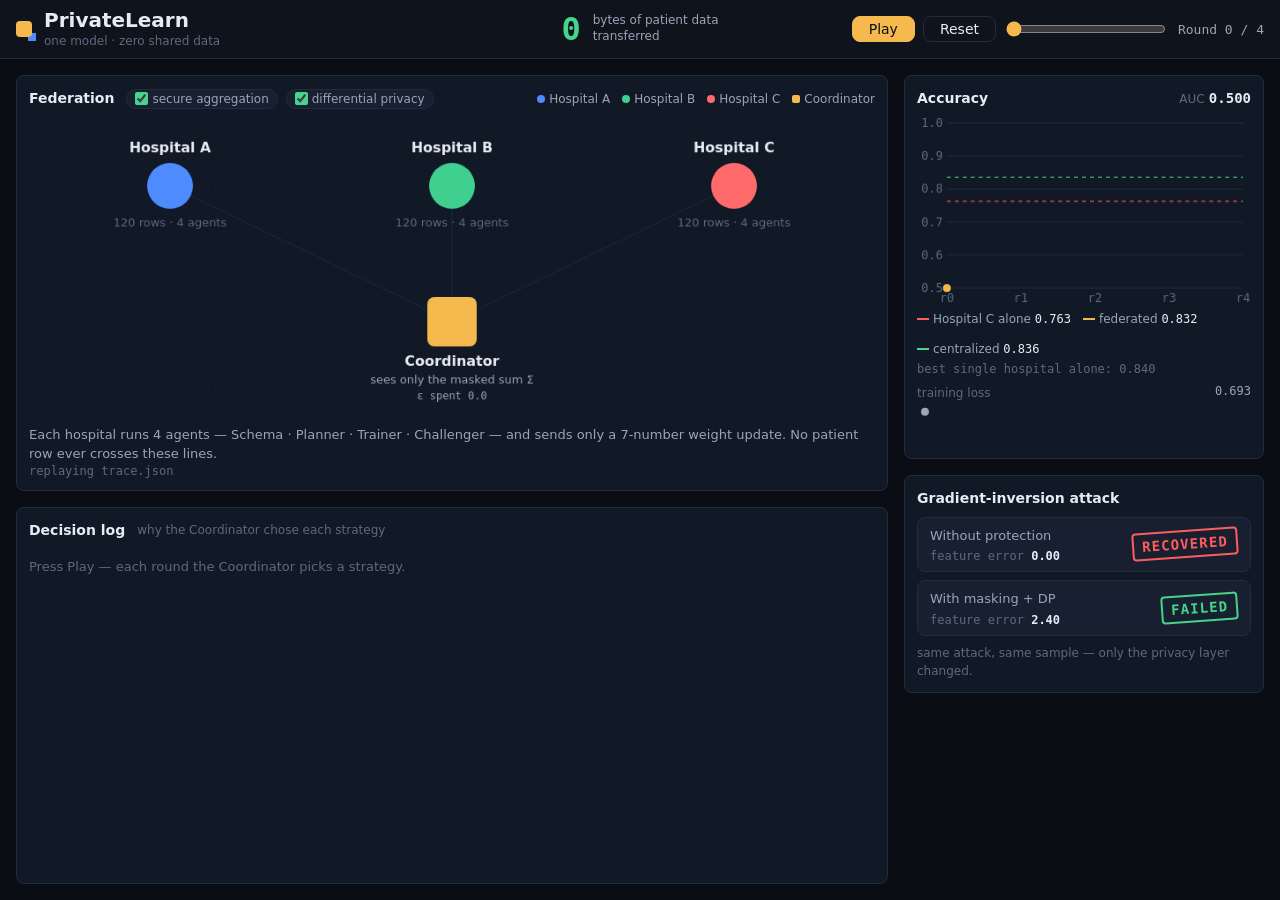
==== commit c50c70c8: "fix: player with the real trace — readable log, honest solo line Checked against the real trace.json" ====
--- a/privatelearn/web/index.html
+++ b/privatelearn/web/index.html
@@ -40,7 +40,7 @@
             </div>
             <div class="legend" id="legend"></div>
           </div>
-          <canvas id="graph" width="960" height="400"></canvas>
+          <canvas id="graph" width="960" height="340"></canvas>
           <p class="stage-caption">
             Each hospital runs 4 agents — Schema · Planner · Trainer · Challenger — and sends only a
             7-number weight update. No patient row ever crosses these lines.
@@ -62,10 +62,11 @@
           </div>
           <canvas id="chart" width="336" height="190"></canvas>
           <div class="chart-legend">
-            <span><i class="sw solo"></i>solo <b id="aucSolo"></b></span>
+            <span><i class="sw solo"></i><span id="soloLabel">solo</span> <b id="aucSolo"></b></span>
             <span><i class="sw fed"></i>federated <b id="aucFed"></b></span>
             <span><i class="sw cen"></i>centralized <b id="aucCen"></b></span>
           </div>
+          <div class="chart-note" id="soloNote"></div>
           <div class="loss-head"><span>training loss</span><b id="lossNow">—</b></div>
           <canvas id="lossChart" width="336" height="44"></canvas>
         </section>
--- a/privatelearn/web/player.css
+++ b/privatelearn/web/player.css
@@ -149,6 +149,7 @@
 .sw.solo { border-color: var(--danger); border-top-style: dashed; }
 .sw.cen { border-color: var(--ok); border-top-style: dashed; }
 
+.chart-note { margin-top: 4px; font: 12px var(--font-data); color: var(--text-faint); }
 .loss-head { display: flex; justify-content: space-between; margin-top: 8px; font-size: 12px; color: var(--text-faint); }
 .loss-head b { font: 12px var(--font-data); color: var(--text-dim); }
 
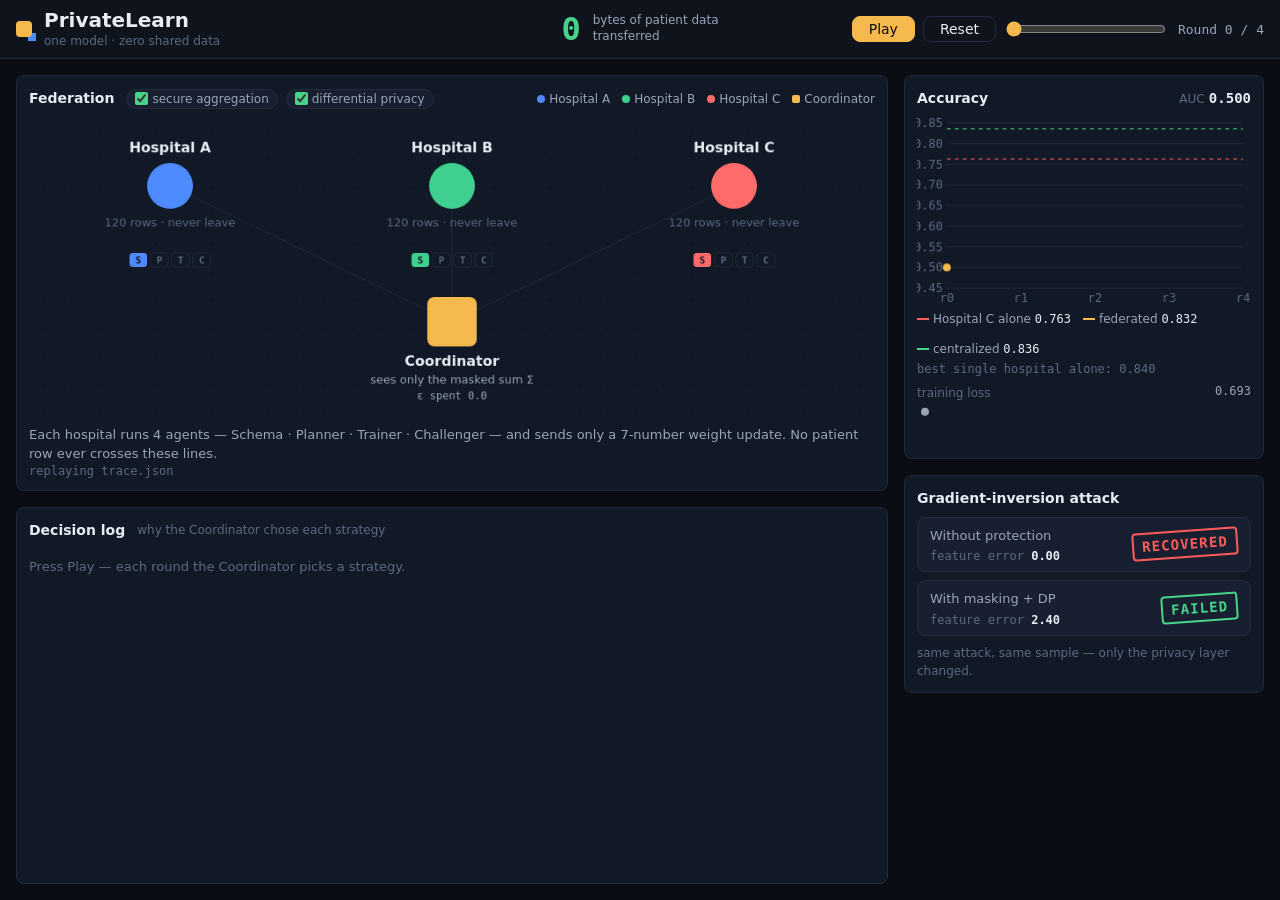
==== commit d8e4a1b1: "feat: show the hospital agents at work in the player Each hospital gets S/P/T/C chips that light up " ====
--- a/privatelearn/web/index.html
+++ b/privatelearn/web/index.html
@@ -42,8 +42,8 @@
           </div>
           <canvas id="graph" width="960" height="340"></canvas>
           <p class="stage-caption">
-            Each hospital runs 4 agents — Schema · Planner · Trainer · Challenger — and sends only a
-            7-number weight update. No patient row ever crosses these lines.
+            <span id="ticker">Each hospital runs 4 agents — Schema · Planner · Trainer · Challenger — and
+            sends only a 7-number weight update. No patient row ever crosses these lines.</span>
             <span id="source" class="source"></span>
           </p>
         </section>
--- a/privatelearn/web/player.css
+++ b/privatelearn/web/player.css
@@ -112,6 +112,8 @@
 .stage { display: flex; flex-direction: column; flex: none; }
 #graph { width: 100%; height: auto; max-height: 46vh; object-fit: contain; display: block; border-radius: 8px; background: var(--panel); }
 .stage-caption { margin-top: 8px; font-size: 13px; color: var(--text-dim); }
+#ticker { display: block; min-height: 2.6em; }
+#ticker b { color: var(--text); font-weight: 600; }
 .source { display: block; font: 12px var(--font-data); color: var(--text-faint); }
 
 .legend { display: flex; flex-wrap: wrap; gap: 12px; margin-left: auto; font-size: 12px; color: var(--text-dim); }
